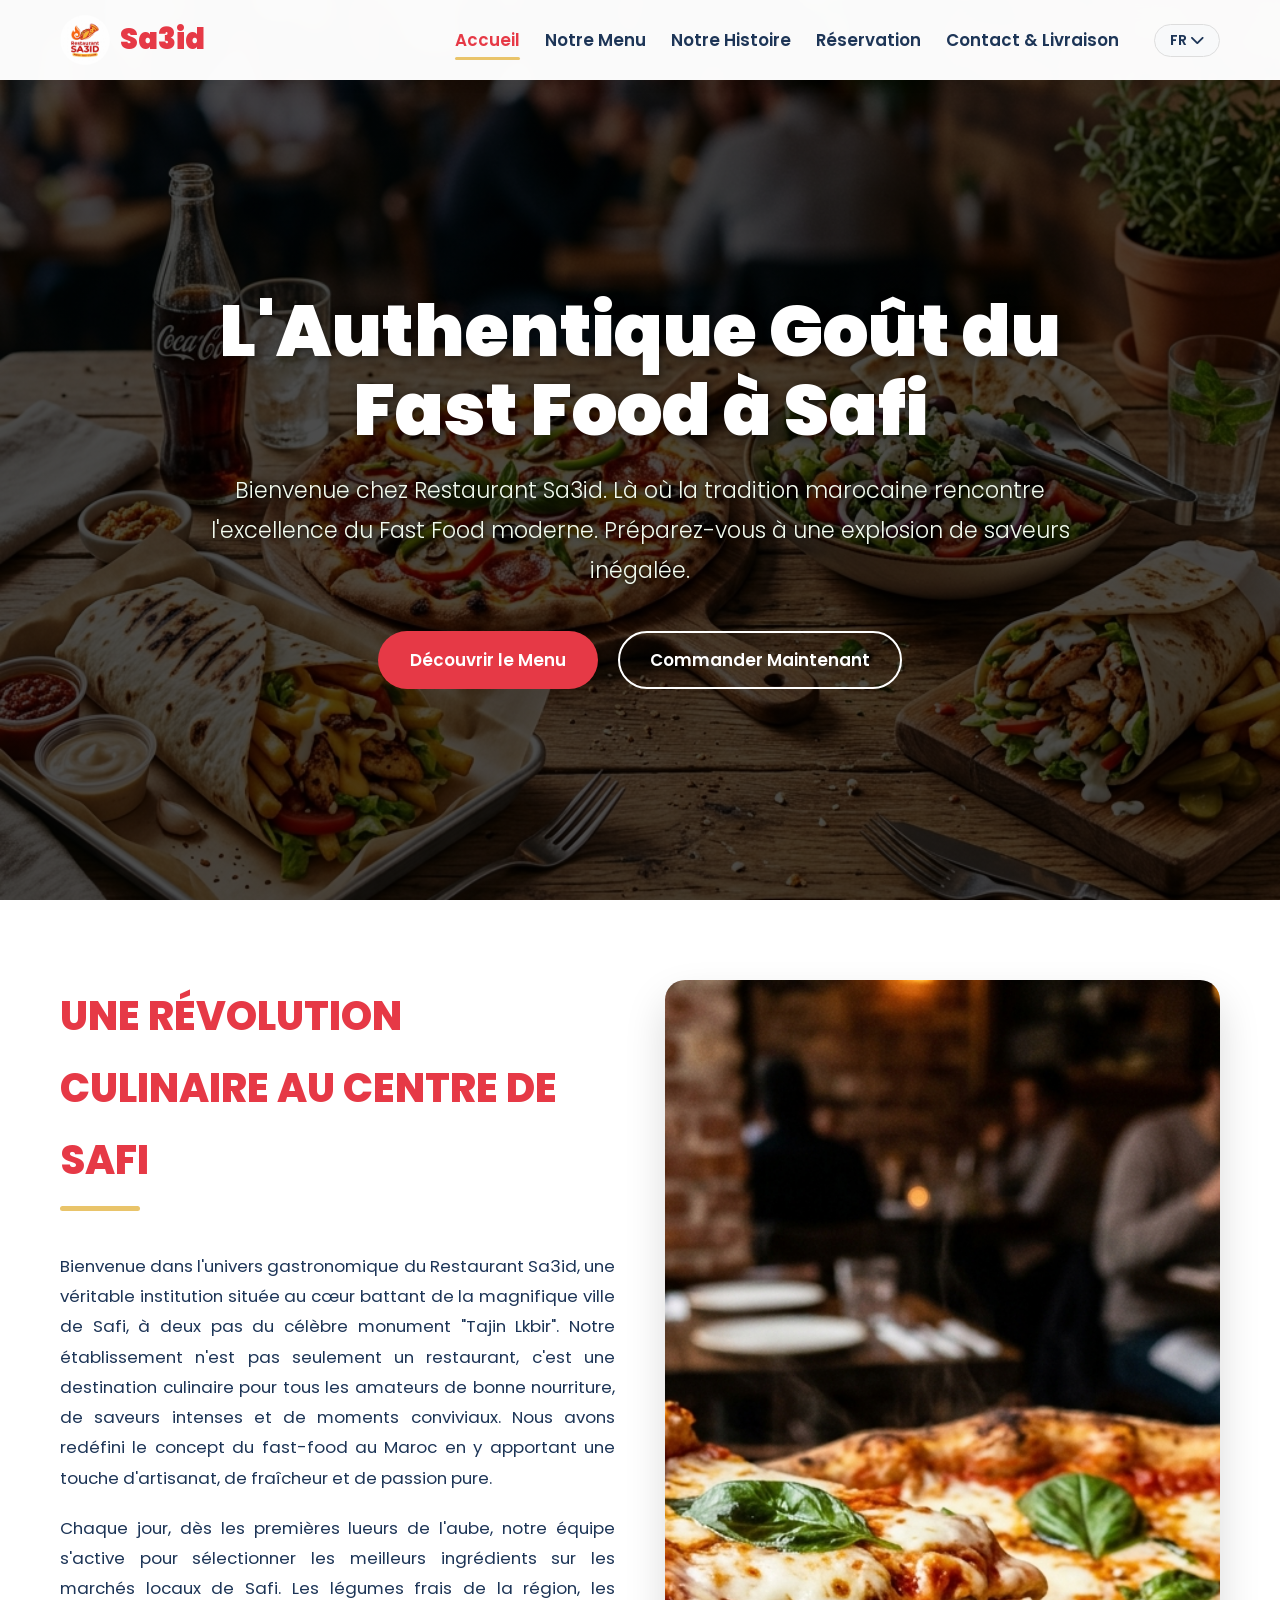
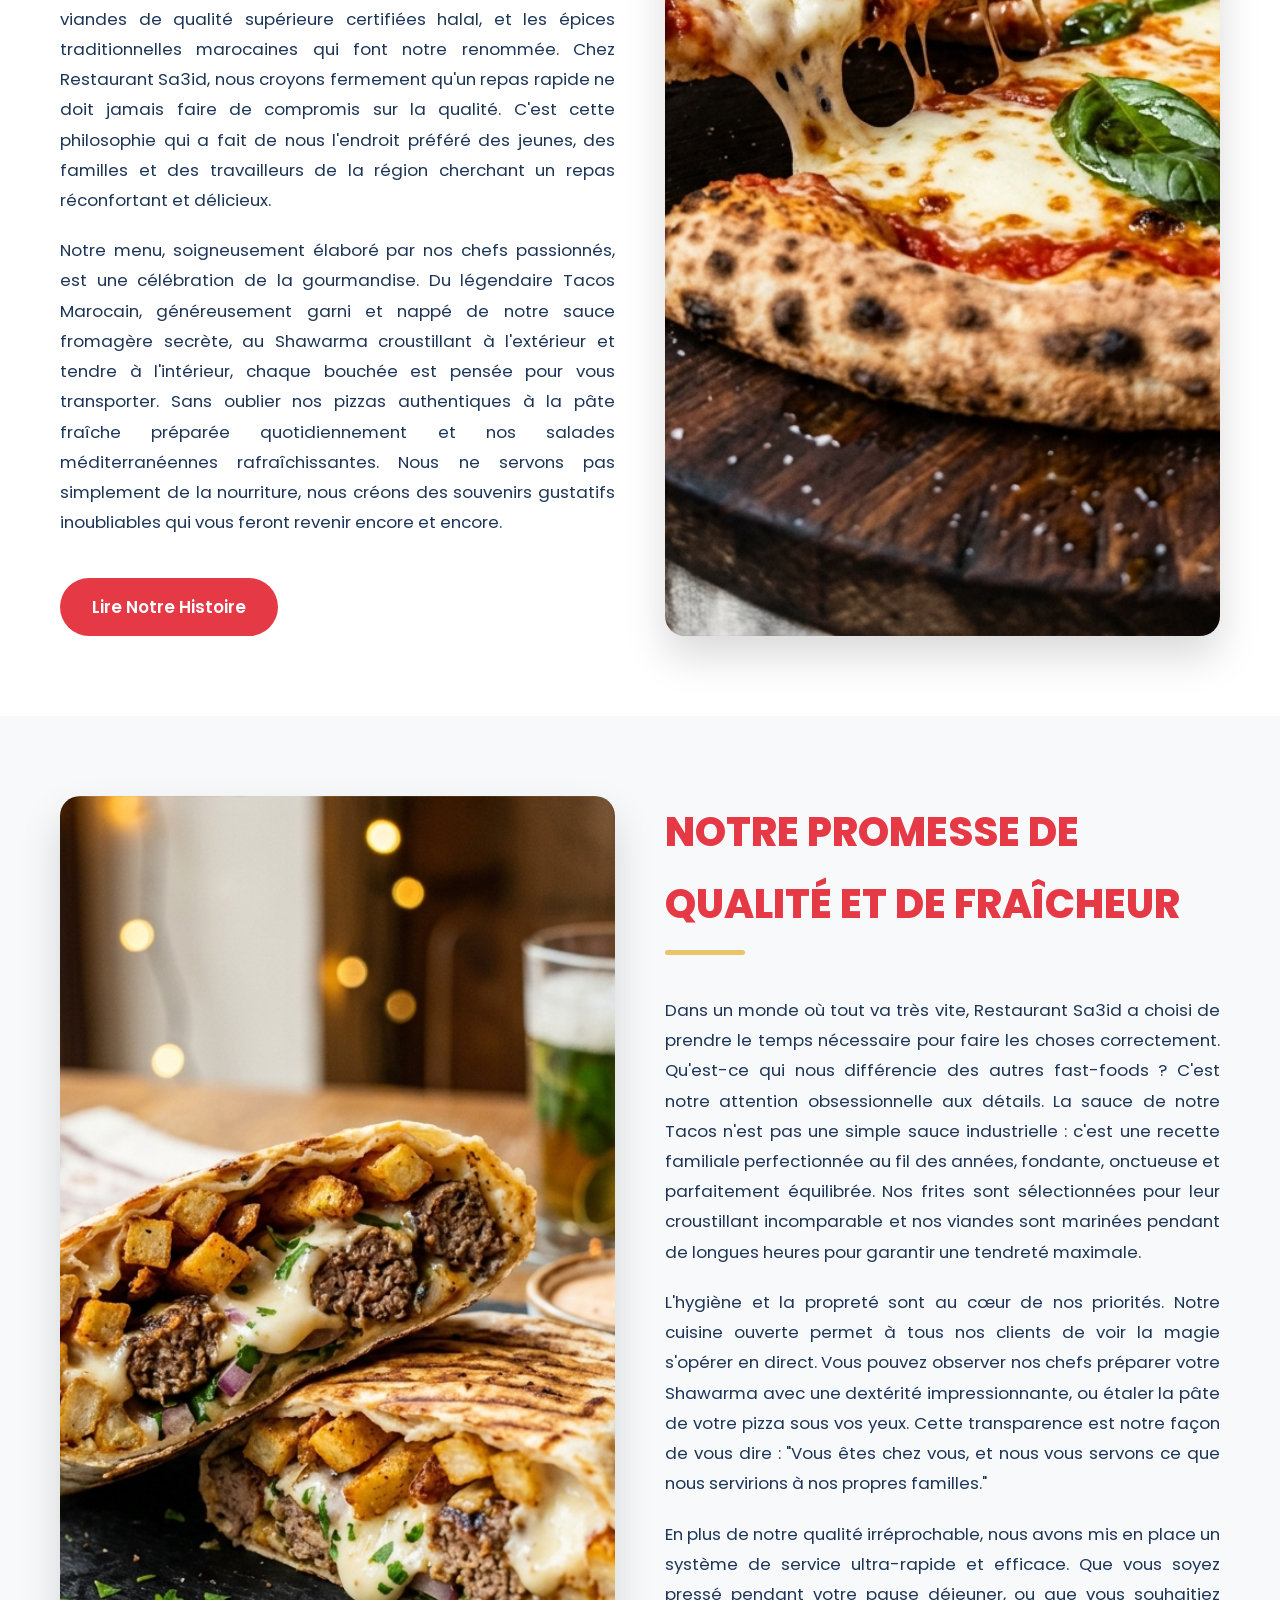
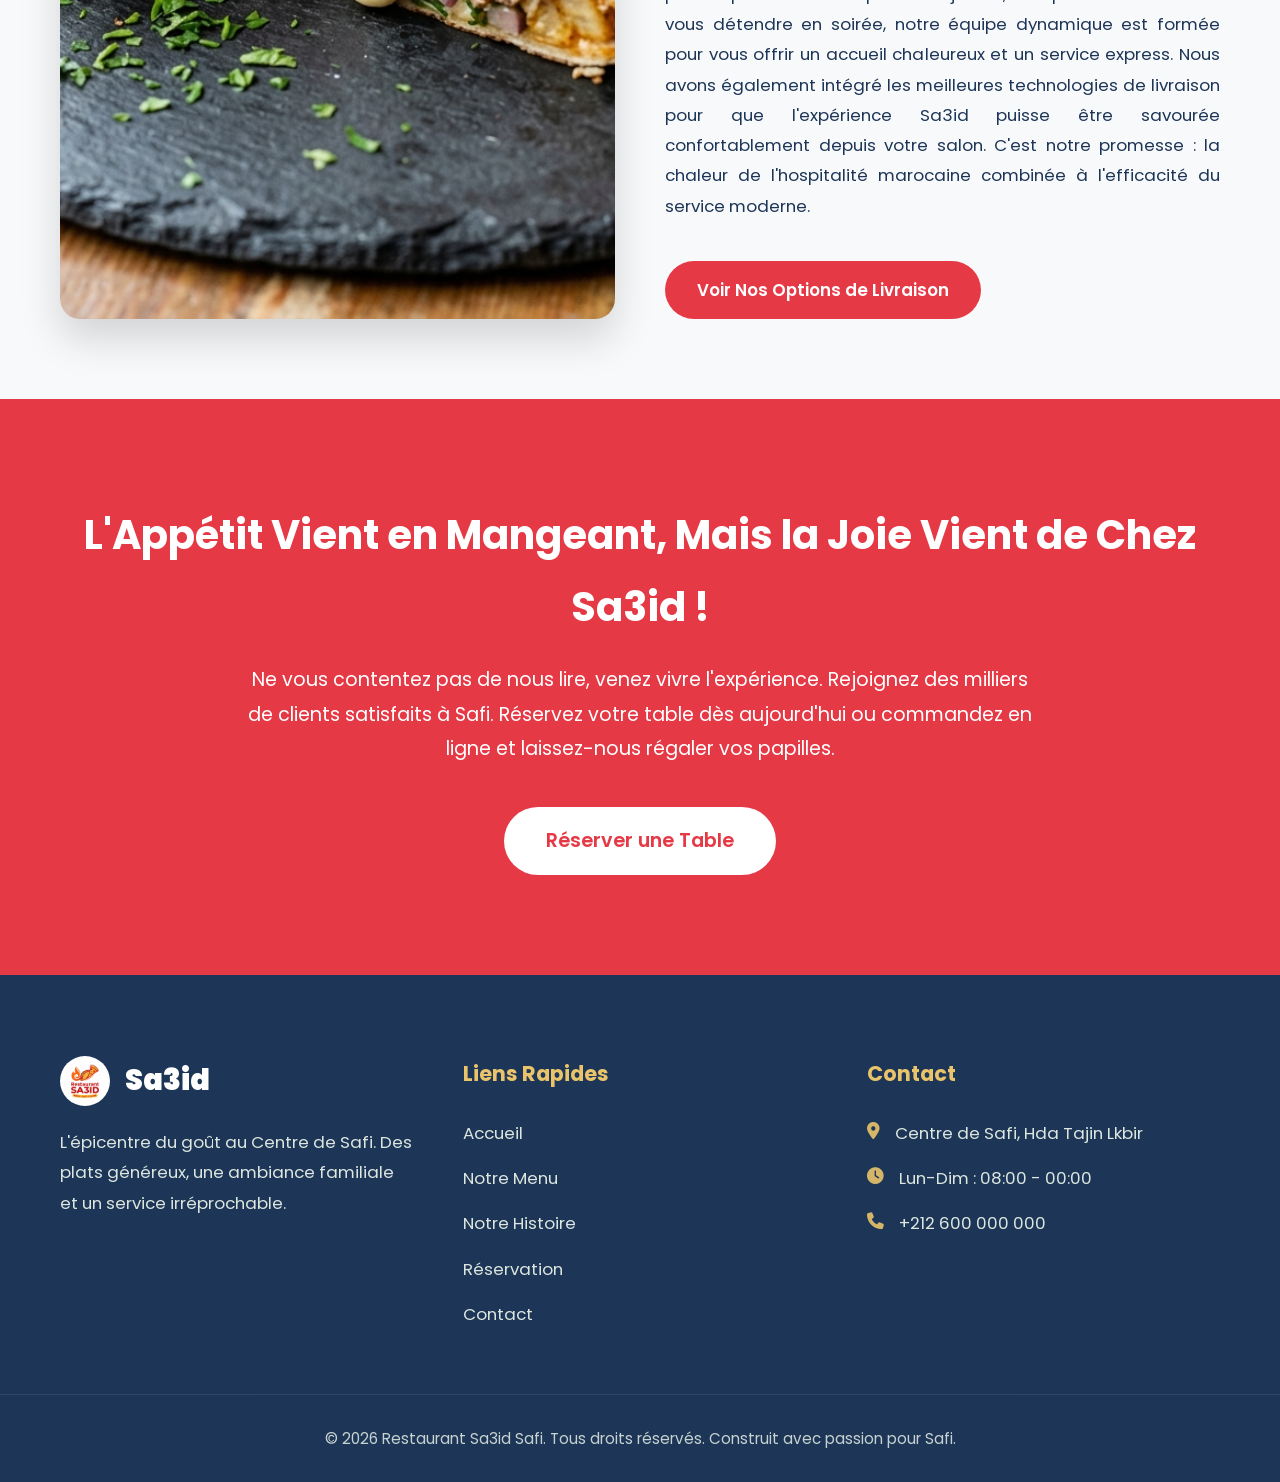
==== index.html @ 067b89a0 "Initial commit: Restaurant Sa3id 5-page website" ====
<!DOCTYPE html>
<html lang="fr">
<head>
    <meta charset="UTF-8">
    <meta name="viewport" content="width=device-width, initial-scale=1.0">
    <title>Restaurant Sa3id - L'Épicentre du Fast Food à Safi</title>
    <meta name="description" content="Découvrez Restaurant Sa3id au centre de Safi. Une expérience culinaire unique avec nos Tacos, Shawarmas, Pizzas et Salades.">
    <link rel="stylesheet" href="styles.css">
    <link href="https://fonts.googleapis.com/css2?family=Poppins:wght@300;400;600;800;900&display=swap" rel="stylesheet">
    <link rel="stylesheet" href="https://cdnjs.cloudflare.com/ajax/libs/font-awesome/6.4.0/css/all.min.css">
</head>
<body>
    <!-- Navbar -->
    <header>
        <div class="container navbar">
            <a href="index.html" class="logo">
                <img src="assets/logo.png" alt="Restaurant Sa3id Logo">
                <span>Sa3id</span>
            </a>
            <nav id="nav-links">
                <a href="index.html" class="active-link">Accueil</a>
                <a href="menu.html">Notre Menu</a>
                <a href="about.html">Notre Histoire</a>
                <a href="reservation.html">Réservation</a>
                <a href="contact.html">Contact & Livraison</a>
                <div class="lang-selector">
                    <button>FR <i class="fas fa-chevron-down"></i></button>
                    <div class="lang-dropdown">
                        <a href="#" class="lang-btn" data-lang="EN">EN</a>
                        <a href="#" class="lang-btn" data-lang="AR">AR</a>
                        <a href="#" class="lang-btn" data-lang="ES">ES</a>
                    </div>
                </div>
            </nav>
            <div class="menu-btn" id="menu-btn">
                <i class="fas fa-bars"></i>
            </div>
        </div>
    </header>

    <!-- Hero Section -->
    <section class="hero" style="background-image: linear-gradient(rgba(0,0,0,0.7), rgba(0,0,0,0.7)), url('assets/hero.png');">
        <div class="hero-content">
            <h1>L'Authentique Goût du Fast Food à Safi</h1>
            <p class="hero-subtitle">Bienvenue chez Restaurant Sa3id. Là où la tradition marocaine rencontre l'excellence du Fast Food moderne. Préparez-vous à une explosion de saveurs inégalée.</p>
            <div class="hero-buttons">
                <a href="menu.html" class="btn btn-primary">Découvrir le Menu</a>
                <a href="contact.html" class="btn btn-outline">Commander Maintenant</a>
            </div>
        </div>
    </section>

    <!-- Content Section 1 -->
    <section class="section">
        <div class="container content-grid">
            <div class="content-text">
                <h2 class="section-title text-left">Une Révolution Culinaire au Centre de Safi</h2>
                <p>Bienvenue dans l'univers gastronomique du Restaurant Sa3id, une véritable institution située au cœur battant de la magnifique ville de Safi, à deux pas du célèbre monument "Tajin Lkbir". Notre établissement n'est pas seulement un restaurant, c'est une destination culinaire pour tous les amateurs de bonne nourriture, de saveurs intenses et de moments conviviaux. Nous avons redéfini le concept du fast-food au Maroc en y apportant une touche d'artisanat, de fraîcheur et de passion pure.</p>
                
                <p>Chaque jour, dès les premières lueurs de l'aube, notre équipe s'active pour sélectionner les meilleurs ingrédients sur les marchés locaux de Safi. Les légumes frais de la région, les viandes de qualité supérieure certifiées halal, et les épices traditionnelles marocaines qui font notre renommée. Chez Restaurant Sa3id, nous croyons fermement qu'un repas rapide ne doit jamais faire de compromis sur la qualité. C'est cette philosophie qui a fait de nous l'endroit préféré des jeunes, des familles et des travailleurs de la région cherchant un repas réconfortant et délicieux.</p>

                <p>Notre menu, soigneusement élaboré par nos chefs passionnés, est une célébration de la gourmandise. Du légendaire Tacos Marocain, généreusement garni et nappé de notre sauce fromagère secrète, au Shawarma croustillant à l'extérieur et tendre à l'intérieur, chaque bouchée est pensée pour vous transporter. Sans oublier nos pizzas authentiques à la pâte fraîche préparée quotidiennement et nos salades méditerranéennes rafraîchissantes. Nous ne servons pas simplement de la nourriture, nous créons des souvenirs gustatifs inoubliables qui vous feront revenir encore et encore.</p>
                <a href="about.html" class="btn btn-primary mt-20">Lire Notre Histoire</a>
            </div>
            <div class="content-image" style="background-image: url('assets/pizza.png');"></div>
        </div>
    </section>

    <!-- Content Section 2 -->
    <section class="section bg-light">
        <div class="container content-grid reverse">
            <div class="content-text">
                <h2 class="section-title text-left">Notre Promesse de Qualité et de Fraîcheur</h2>
                <p>Dans un monde où tout va très vite, Restaurant Sa3id a choisi de prendre le temps nécessaire pour faire les choses correctement. Qu'est-ce qui nous différencie des autres fast-foods ? C'est notre attention obsessionnelle aux détails. La sauce de notre Tacos n'est pas une simple sauce industrielle : c'est une recette familiale perfectionnée au fil des années, fondante, onctueuse et parfaitement équilibrée. Nos frites sont sélectionnées pour leur croustillant incomparable et nos viandes sont marinées pendant de longues heures pour garantir une tendreté maximale.</p>
                
                <p>L'hygiène et la propreté sont au cœur de nos priorités. Notre cuisine ouverte permet à tous nos clients de voir la magie s'opérer en direct. Vous pouvez observer nos chefs préparer votre Shawarma avec une dextérité impressionnante, ou étaler la pâte de votre pizza sous vos yeux. Cette transparence est notre façon de vous dire : "Vous êtes chez vous, et nous vous servons ce que nous servirions à nos propres familles."</p>

                <p>En plus de notre qualité irréprochable, nous avons mis en place un système de service ultra-rapide et efficace. Que vous soyez pressé pendant votre pause déjeuner, ou que vous souhaitiez vous détendre en soirée, notre équipe dynamique est formée pour vous offrir un accueil chaleureux et un service express. Nous avons également intégré les meilleures technologies de livraison pour que l'expérience Sa3id puisse être savourée confortablement depuis votre salon. C'est notre promesse : la chaleur de l'hospitalité marocaine combinée à l'efficacité du service moderne.</p>
                <a href="contact.html" class="btn btn-primary mt-20">Voir Nos Options de Livraison</a>
            </div>
            <div class="content-image" style="background-image: url('assets/tacos.png');"></div>
        </div>
    </section>

    <!-- Call to Action -->
    <section class="section cta-section text-center">
        <div class="container">
            <h2 style="font-size: 2.5rem; margin-bottom: 20px;">L'Appétit Vient en Mangeant, Mais la Joie Vient de Chez Sa3id !</h2>
            <p style="font-size: 1.2rem; margin-bottom: 40px; max-width: 800px; margin-left: auto; margin-right: auto;">Ne vous contentez pas de nous lire, venez vivre l'expérience. Rejoignez des milliers de clients satisfaits à Safi. Réservez votre table dès aujourd'hui ou commandez en ligne et laissez-nous régaler vos papilles.</p>
            <a href="reservation.html" class="btn btn-primary" style="font-size: 1.2rem; padding: 15px 40px;">Réserver une Table</a>
        </div>
    </section>

    <!-- Footer -->
    <footer>
        <div class="container footer-grid">
            <div class="footer-col">
                <div class="logo-footer">
                    <img src="assets/logo.png" alt="Restaurant Sa3id Logo">
                    <span>Sa3id</span>
                </div>
                <p>L'épicentre du goût au Centre de Safi. Des plats généreux, une ambiance familiale et un service irréprochable.</p>
            </div>
            <div class="footer-col">
                <h4>Liens Rapides</h4>
                <ul class="footer-links">
                    <li><a href="index.html">Accueil</a></li>
                    <li><a href="menu.html">Notre Menu</a></li>
                    <li><a href="about.html">Notre Histoire</a></li>
                    <li><a href="reservation.html">Réservation</a></li>
                    <li><a href="contact.html">Contact</a></li>
                </ul>
            </div>
            <div class="footer-col">
                <h4>Contact</h4>
                <p><i class="fas fa-map-marker-alt"></i> Centre de Safi, Hda Tajin Lkbir</p>
                <p><i class="fas fa-clock"></i> Lun-Dim : 08:00 - 00:00</p>
                <p><i class="fas fa-phone"></i> +212 600 000 000</p>
            </div>
        </div>
        <div class="copyright">
            &copy; 2026 Restaurant Sa3id Safi. Tous droits réservés. Construit avec passion pour Safi.
        </div>
    </footer>

    <script src="script.js"></script>
</body>
</html>
---- styles.css ----
/* Reset & Core Styles */
* {
    margin: 0;
    padding: 0;
    box-sizing: border-box;
}

:root {
    --primary-color: #E63946; /* Vibrant Red */
    --secondary-color: #F4A261; /* Orange */
    --accent-color: #E9C46A; /* Warm Yellow */
    --text-dark: #1D3557;
    --text-light: #F1FAEE;
    --bg-light: #F8F9FA;
    --white: #ffffff;
    --transition: all 0.3s ease;
}

body {
    font-family: 'Poppins', sans-serif;
    line-height: 1.8; /* Increased line height for readability */
    color: var(--text-dark);
    background-color: var(--white);
    overflow-x: hidden;
    font-size: 1.05rem;
}

a {
    text-decoration: none;
    color: inherit;
    transition: var(--transition);
}

.container {
    max-width: 1200px;
    margin: 0 auto;
    padding: 0 20px;
}

.section {
    padding: 80px 0;
}

.section-title {
    text-align: center;
    font-size: 2.5rem;
    font-weight: 800;
    margin-bottom: 40px;
    color: var(--primary-color);
    text-transform: uppercase;
    position: relative;
}

.section-title.text-left {
    text-align: left;
}
.section-title.text-left::after {
    margin: 10px 0 0;
}

.section-title::after {
    content: '';
    display: block;
    width: 80px;
    height: 5px;
    background-color: var(--accent-color);
    margin: 10px auto 0;
    border-radius: 3px;
}

.bg-light {
    background-color: var(--bg-light);
}

.text-center {
    text-align: center;
}

.hidden {
    display: none;
}

.text-success {
    color: #2a9d8f;
    font-weight: 600;
    margin-top: 20px;
    text-align: center;
}

.mb-50 { margin-bottom: 50px; }
.mt-50 { margin-top: 50px; }
.mt-20 { margin-top: 20px; }
.text-primary { color: var(--primary-color); }

/* Buttons */
.btn {
    display: inline-block;
    padding: 12px 30px;
    border-radius: 50px;
    font-weight: 600;
    cursor: pointer;
    transition: var(--transition);
    border: 2px solid transparent;
}

.btn-primary {
    background-color: var(--primary-color);
    color: var(--white);
}

.btn-primary:hover {
    background-color: #c92a36;
    transform: translateY(-3px);
    box-shadow: 0 10px 20px rgba(230, 57, 70, 0.3);
}

.btn-outline {
    background-color: transparent;
    color: var(--white);
    border-color: var(--white);
}

.btn-outline:hover {
    background-color: var(--white);
    color: var(--text-dark);
    transform: translateY(-3px);
}

.btn-block {
    display: block;
    width: 100%;
}

/* Navbar */
header {
    background-color: rgba(255, 255, 255, 0.98);
    backdrop-filter: blur(10px);
    position: fixed;
    width: 100%;
    top: 0;
    z-index: 1000;
    box-shadow: 0 2px 15px rgba(0,0,0,0.05);
}

.navbar {
    display: flex;
    justify-content: space-between;
    align-items: center;
    height: 80px;
}

.logo {
    display: flex;
    align-items: center;
    gap: 10px;
    font-size: 1.8rem;
    font-weight: 900;
    color: var(--primary-color);
}

.logo img {
    height: 50px;
    width: auto;
    border-radius: 50%;
}

nav {
    display: flex;
    gap: 25px;
    align-items: center;
}

nav a {
    font-weight: 600;
    color: var(--text-dark);
    position: relative;
}

nav a:hover, nav a.active-link {
    color: var(--primary-color);
}

nav a.active-link::after {
    content: '';
    position: absolute;
    bottom: -5px;
    left: 0;
    width: 100%;
    height: 3px;
    background-color: var(--accent-color);
    border-radius: 2px;
}

.menu-btn {
    display: none;
    font-size: 1.8rem;
    cursor: pointer;
    color: var(--primary-color);
}

/* Language Selector */
.lang-selector {
    position: relative;
    margin-left: 10px;
}

.lang-selector button {
    background: var(--bg-light);
    border: 1px solid #ddd;
    border-radius: 20px;
    padding: 5px 15px;
    font-family: inherit;
    font-weight: 600;
    cursor: pointer;
    font-size: 0.9rem;
    color: var(--text-dark);
    transition: var(--transition);
}
.lang-selector button:hover {
    background: #e9ecef;
}

.lang-dropdown {
    position: absolute;
    top: 130%;
    right: 0;
    background: var(--white);
    box-shadow: 0 5px 25px rgba(0,0,0,0.1);
    border-radius: 8px;
    flex-direction: column;
    min-width: 80px;
    display: none;
    overflow: hidden;
}

.lang-selector:hover .lang-dropdown {
    display: flex;
}

.lang-dropdown a {
    padding: 12px 15px;
    text-align: center;
    font-weight: 600;
    border-bottom: 1px solid #eee;
}
.lang-dropdown a:last-child { border-bottom: none; }
.lang-dropdown a:hover {
    background: var(--bg-light);
    color: var(--primary-color);
}

/* Page Header & Hero */
.hero, .page-header {
    background-size: cover;
    background-position: center;
    background-attachment: fixed;
    display: flex;
    align-items: center;
    justify-content: center;
    text-align: center;
    color: var(--text-light);
    padding-top: 80px; /* Offset for navbar */
}

.hero { height: 100vh; }
.page-header { height: 50vh; min-height: 400px; }

.hero-content, .page-header .container {
    max-width: 900px;
    padding: 0 20px;
}

.hero h1 {
    font-size: 4.5rem;
    font-weight: 900;
    margin-bottom: 20px;
    text-shadow: 2px 2px 10px rgba(0,0,0,0.5);
    color: var(--white);
    line-height: 1.1;
}

.page-header h1 {
    font-size: 3.5rem;
    font-weight: 900;
    margin-bottom: 20px;
    color: var(--accent-color);
}

.hero p.hero-subtitle, .page-header p {
    font-size: 1.4rem;
    margin-bottom: 40px;
    text-shadow: 1px 1px 5px rgba(0,0,0,0.8);
    font-weight: 300;
}

.hero-buttons {
    display: flex;
    gap: 20px;
    justify-content: center;
}

/* Content Layouts */
.content-grid {
    display: grid;
    grid-template-columns: 1fr 1fr;
    gap: 50px;
    align-items: center;
}
.content-grid.reverse {
    direction: rtl;
}
.content-grid.reverse > * {
    direction: ltr;
}

.content-text p {
    margin-bottom: 20px;
    text-align: justify;
}

.content-image {
    width: 100%;
    height: 100%;
    min-height: 450px;
    background-size: cover;
    background-position: center;
    border-radius: 20px;
    box-shadow: 0 20px 40px rgba(0,0,0,0.15);
}

.long-text-block {
    max-width: 900px;
    margin: 0 auto;
}
.long-text-block p {
    margin-bottom: 25px;
    font-size: 1.1rem;
    text-align: justify;
}

/* Delivery Section */
.delivery-options {
    display: flex;
    justify-content: center;
    align-items: center;
    gap: 30px;
    margin-top: 40px;
    flex-wrap: wrap;
}

.delivery-btn {
    display: flex;
    align-items: center;
    justify-content: center;
    background: var(--white);
    padding: 15px 30px;
    border-radius: 15px;
    box-shadow: 0 5px 20px rgba(0,0,0,0.08);
    transition: var(--transition);
    border: 2px solid transparent;
}

.delivery-btn:hover {
    transform: translateY(-8px);
    box-shadow: 0 15px 30px rgba(0,0,0,0.15);
    border-color: var(--primary-color);
}

.delivery-btn.whatsapp {
    background-color: #25D366;
    color: var(--white);
    font-size: 1.2rem;
    font-weight: 700;
    gap: 10px;
    border-color: #25D366;
}
.delivery-btn.whatsapp:hover {
    background-color: #20BA56;
    color: white;
}

/* CTA Section */
.cta-section {
    background-color: var(--primary-color);
    color: var(--white);
    padding: 100px 0;
}
.cta-section .btn-primary {
    background-color: var(--white);
    color: var(--primary-color);
}
.cta-section .btn-primary:hover {
    background-color: var(--accent-color);
    color: var(--text-dark);
}

/* Footer */
footer {
    background-color: var(--text-dark);
    color: var(--text-light);
    padding: 80px 0 30px;
}

.footer-grid {
    display: grid;
    grid-template-columns: repeat(auto-fit, minmax(250px, 1fr));
    gap: 50px;
    margin-bottom: 50px;
}

.logo-footer {
    display: flex;
    align-items: center;
    gap: 15px;
    font-size: 1.8rem;
    font-weight: 900;
    color: var(--white);
    margin-bottom: 20px;
}

.logo-footer img {
    height: 50px;
    border-radius: 50%;
}

.footer-col h4 {
    color: var(--accent-color);
    margin-bottom: 25px;
    font-size: 1.3rem;
    font-weight: 700;
}

.footer-col p {
    margin-bottom: 15px;
    display: flex;
    align-items: flex-start;
    gap: 15px;
    opacity: 0.9;
}
.footer-col p i { margin-top: 5px; color: var(--accent-color); }

.footer-links {
    list-style: none;
}
.footer-links li {
    margin-bottom: 15px;
}
.footer-links a {
    opacity: 0.9;
}
.footer-links a:hover {
    opacity: 1;
    color: var(--primary-color);
    padding-left: 5px;
}

.copyright {
    text-align: center;
    padding-top: 30px;
    border-top: 1px solid rgba(255,255,255,0.1);
    font-size: 0.95rem;
    opacity: 0.8;
}

/* Responsive */
@media (max-width: 992px) {
    .content-grid {
        grid-template-columns: 1fr;
        gap: 40px;
    }
    .content-grid.reverse {
        direction: ltr;
    }
    .content-image {
        min-height: 300px;
    }
}

@media (max-width: 768px) {
    .menu-btn {
        display: block;
    }

    nav {
        display: none; 
        flex-direction: column;
        position: absolute;
        top: 80px;
        left: 0;
        width: 100%;
        background: var(--white);
        padding: 30px;
        box-shadow: 0 10px 20px rgba(0,0,0,0.1);
        gap: 20px;
    }

    nav.active {
        display: flex;
    }

    .hero h1 { font-size: 3rem; }
    .page-header h1 { font-size: 2.5rem; }
    .hero-buttons { flex-direction: column; }
    
    .delivery-options { flex-direction: column; }
    .delivery-btn { width: 100%; }
}
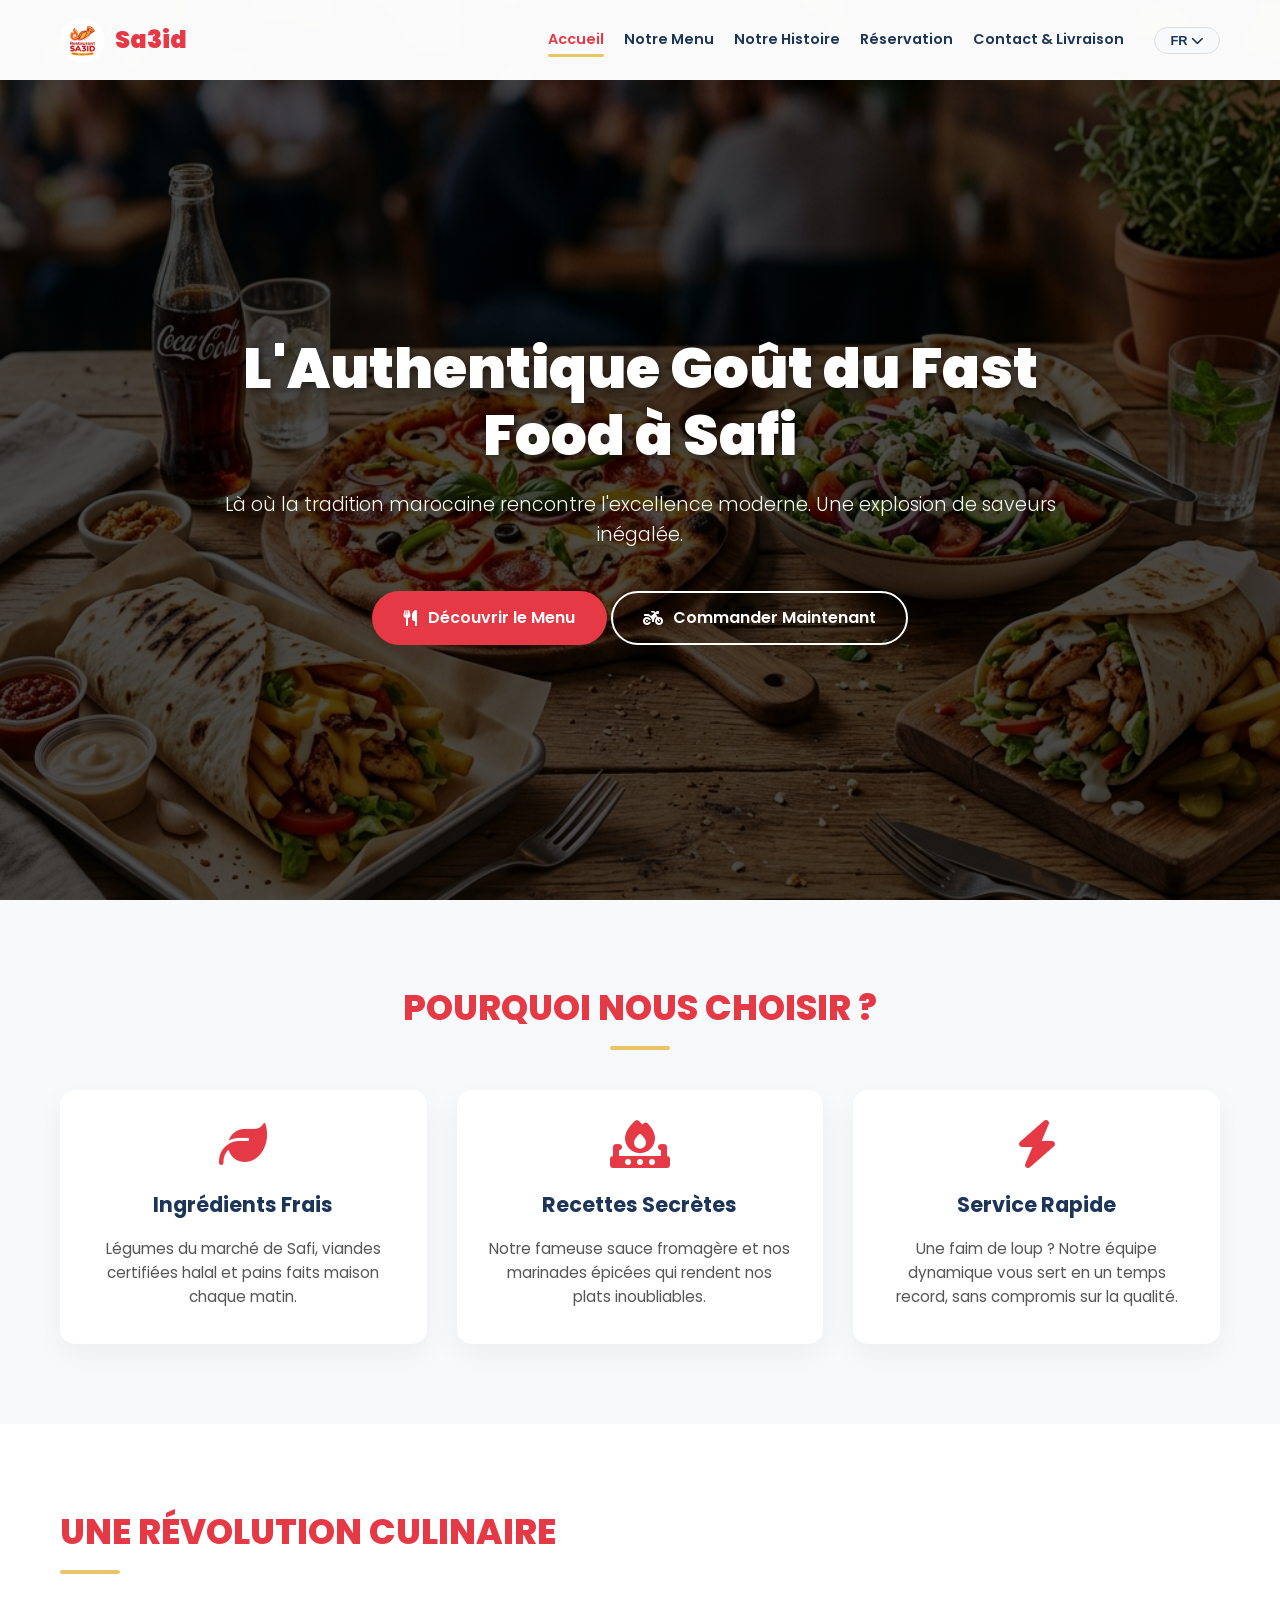
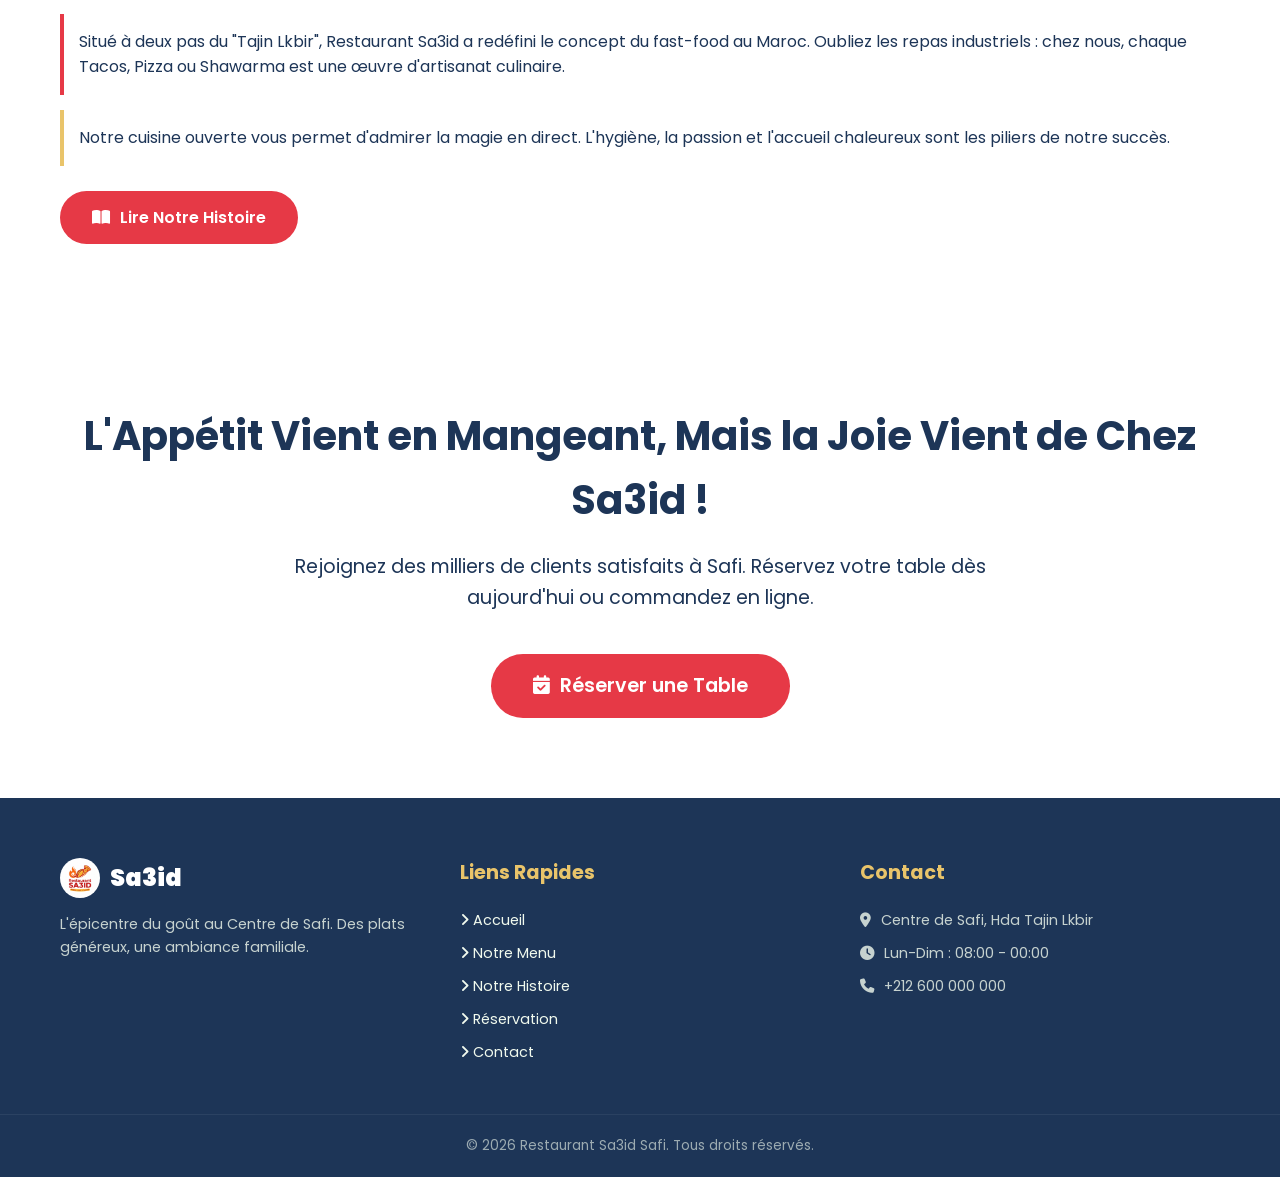
==== commit bf09db72: "UI Redesign: Added scroll animations, FontAwesome icons, grid layouts, and timelines to improve read" ====
--- a/index.html
+++ b/index.html
@@ -40,75 +40,87 @@
 
     <!-- Hero Section -->
     <section class="hero" style="background-image: linear-gradient(rgba(0,0,0,0.7), rgba(0,0,0,0.7)), url('assets/hero.png');">
-        <div class="hero-content">
+        <div class="hero-content animate-on-scroll">
             <h1>L'Authentique Goût du Fast Food à Safi</h1>
-            <p class="hero-subtitle">Bienvenue chez Restaurant Sa3id. Là où la tradition marocaine rencontre l'excellence du Fast Food moderne. Préparez-vous à une explosion de saveurs inégalée.</p>
+            <p class="hero-subtitle">Là où la tradition marocaine rencontre l'excellence moderne. Une explosion de saveurs inégalée.</p>
             <div class="hero-buttons">
-                <a href="menu.html" class="btn btn-primary">Découvrir le Menu</a>
-                <a href="contact.html" class="btn btn-outline">Commander Maintenant</a>
+                <a href="menu.html" class="btn btn-primary"><i class="fas fa-utensils"></i> Découvrir le Menu</a>
+                <a href="contact.html" class="btn btn-outline"><i class="fas fa-motorcycle"></i> Commander Maintenant</a>
             </div>
         </div>
     </section>
 
-    <!-- Content Section 1 -->
-    <section class="section">
-        <div class="container content-grid">
-            <div class="content-text">
-                <h2 class="section-title text-left">Une Révolution Culinaire au Centre de Safi</h2>
-                <p>Bienvenue dans l'univers gastronomique du Restaurant Sa3id, une véritable institution située au cœur battant de la magnifique ville de Safi, à deux pas du célèbre monument "Tajin Lkbir". Notre établissement n'est pas seulement un restaurant, c'est une destination culinaire pour tous les amateurs de bonne nourriture, de saveurs intenses et de moments conviviaux. Nous avons redéfini le concept du fast-food au Maroc en y apportant une touche d'artisanat, de fraîcheur et de passion pure.</p>
+    <!-- Features Section (Replaces long text) -->
+    <section class="section bg-light">
+        <div class="container">
+            <h2 class="section-title animate-on-scroll">Pourquoi Nous Choisir ?</h2>
+            
+            <div class="features-grid">
+                <div class="feature-card animate-on-scroll delay-1">
+                    <i class="fas fa-leaf feature-icon"></i>
+                    <h3>Ingrédients Frais</h3>
+                    <p>Légumes du marché de Safi, viandes certifiées halal et pains faits maison chaque matin.</p>
+                </div>
                 
-                <p>Chaque jour, dès les premières lueurs de l'aube, notre équipe s'active pour sélectionner les meilleurs ingrédients sur les marchés locaux de Safi. Les légumes frais de la région, les viandes de qualité supérieure certifiées halal, et les épices traditionnelles marocaines qui font notre renommée. Chez Restaurant Sa3id, nous croyons fermement qu'un repas rapide ne doit jamais faire de compromis sur la qualité. C'est cette philosophie qui a fait de nous l'endroit préféré des jeunes, des familles et des travailleurs de la région cherchant un repas réconfortant et délicieux.</p>
-
-                <p>Notre menu, soigneusement élaboré par nos chefs passionnés, est une célébration de la gourmandise. Du légendaire Tacos Marocain, généreusement garni et nappé de notre sauce fromagère secrète, au Shawarma croustillant à l'extérieur et tendre à l'intérieur, chaque bouchée est pensée pour vous transporter. Sans oublier nos pizzas authentiques à la pâte fraîche préparée quotidiennement et nos salades méditerranéennes rafraîchissantes. Nous ne servons pas simplement de la nourriture, nous créons des souvenirs gustatifs inoubliables qui vous feront revenir encore et encore.</p>
-                <a href="about.html" class="btn btn-primary mt-20">Lire Notre Histoire</a>
+                <div class="feature-card animate-on-scroll delay-2">
+                    <i class="fas fa-fire-burner feature-icon"></i>
+                    <h3>Recettes Secrètes</h3>
+                    <p>Notre fameuse sauce fromagère et nos marinades épicées qui rendent nos plats inoubliables.</p>
+                </div>
+                
+                <div class="feature-card animate-on-scroll delay-3">
+                    <i class="fas fa-bolt feature-icon"></i>
+                    <h3>Service Rapide</h3>
+                    <p>Une faim de loup ? Notre équipe dynamique vous sert en un temps record, sans compromis sur la qualité.</p>
+                </div>
             </div>
-            <div class="content-image" style="background-image: url('assets/pizza.png');"></div>
         </div>
     </section>
 
-    <!-- Content Section 2 -->
-    <section class="section bg-light">
-        <div class="container content-grid reverse">
-            <div class="content-text">
-                <h2 class="section-title text-left">Notre Promesse de Qualité et de Fraîcheur</h2>
-                <p>Dans un monde où tout va très vite, Restaurant Sa3id a choisi de prendre le temps nécessaire pour faire les choses correctement. Qu'est-ce qui nous différencie des autres fast-foods ? C'est notre attention obsessionnelle aux détails. La sauce de notre Tacos n'est pas une simple sauce industrielle : c'est une recette familiale perfectionnée au fil des années, fondante, onctueuse et parfaitement équilibrée. Nos frites sont sélectionnées pour leur croustillant incomparable et nos viandes sont marinées pendant de longues heures pour garantir une tendreté maximale.</p>
-                
-                <p>L'hygiène et la propreté sont au cœur de nos priorités. Notre cuisine ouverte permet à tous nos clients de voir la magie s'opérer en direct. Vous pouvez observer nos chefs préparer votre Shawarma avec une dextérité impressionnante, ou étaler la pâte de votre pizza sous vos yeux. Cette transparence est notre façon de vous dire : "Vous êtes chez vous, et nous vous servons ce que nous servirions à nos propres familles."</p>
-
-                <p>En plus de notre qualité irréprochable, nous avons mis en place un système de service ultra-rapide et efficace. Que vous soyez pressé pendant votre pause déjeuner, ou que vous souhaitiez vous détendre en soirée, notre équipe dynamique est formée pour vous offrir un accueil chaleureux et un service express. Nous avons également intégré les meilleures technologies de livraison pour que l'expérience Sa3id puisse être savourée confortablement depuis votre salon. C'est notre promesse : la chaleur de l'hospitalité marocaine combinée à l'efficacité du service moderne.</p>
-                <a href="contact.html" class="btn btn-primary mt-20">Voir Nos Options de Livraison</a>
+    <!-- Highlight Section -->
+    <section class="section">
+        <div class="container content-grid">
+            <div class="content-text animate-on-scroll">
+                <h2 class="section-title text-left">Une Révolution Culinaire</h2>
+                <div class="horizontal-card" style="padding: 15px; margin-bottom: 15px; box-shadow: none; border-left: 4px solid var(--primary-color); border-radius: 0;">
+                    <p>Situé à deux pas du "Tajin Lkbir", Restaurant Sa3id a redéfini le concept du fast-food au Maroc. Oubliez les repas industriels : chez nous, chaque Tacos, Pizza ou Shawarma est une œuvre d'artisanat culinaire.</p>
+                </div>
+                <div class="horizontal-card" style="padding: 15px; margin-bottom: 25px; box-shadow: none; border-left: 4px solid var(--accent-color); border-radius: 0;">
+                    <p>Notre cuisine ouverte vous permet d'admirer la magie en direct. L'hygiène, la passion et l'accueil chaleureux sont les piliers de notre succès.</p>
+                </div>
+                <a href="about.html" class="btn btn-primary"><i class="fas fa-book-open"></i> Lire Notre Histoire</a>
             </div>
-            <div class="content-image" style="background-image: url('assets/tacos.png');"></div>
+            <div class="content-image animate-on-scroll delay-2" style="background-image: url('assets/pizza.png');"></div>
         </div>
     </section>
 
     <!-- Call to Action -->
     <section class="section cta-section text-center">
-        <div class="container">
+        <div class="container animate-on-scroll">
             <h2 style="font-size: 2.5rem; margin-bottom: 20px;">L'Appétit Vient en Mangeant, Mais la Joie Vient de Chez Sa3id !</h2>
-            <p style="font-size: 1.2rem; margin-bottom: 40px; max-width: 800px; margin-left: auto; margin-right: auto;">Ne vous contentez pas de nous lire, venez vivre l'expérience. Rejoignez des milliers de clients satisfaits à Safi. Réservez votre table dès aujourd'hui ou commandez en ligne et laissez-nous régaler vos papilles.</p>
-            <a href="reservation.html" class="btn btn-primary" style="font-size: 1.2rem; padding: 15px 40px;">Réserver une Table</a>
+            <p style="font-size: 1.2rem; margin-bottom: 40px; max-width: 800px; margin-left: auto; margin-right: auto;">Rejoignez des milliers de clients satisfaits à Safi. Réservez votre table dès aujourd'hui ou commandez en ligne.</p>
+            <a href="reservation.html" class="btn btn-primary" style="font-size: 1.2rem; padding: 15px 40px;"><i class="fas fa-calendar-check"></i> Réserver une Table</a>
         </div>
     </section>
 
     <!-- Footer -->
     <footer>
-        <div class="container footer-grid">
+        <div class="container footer-grid animate-on-scroll">
             <div class="footer-col">
                 <div class="logo-footer">
                     <img src="assets/logo.png" alt="Restaurant Sa3id Logo">
                     <span>Sa3id</span>
                 </div>
-                <p>L'épicentre du goût au Centre de Safi. Des plats généreux, une ambiance familiale et un service irréprochable.</p>
+                <p>L'épicentre du goût au Centre de Safi. Des plats généreux, une ambiance familiale.</p>
             </div>
             <div class="footer-col">
                 <h4>Liens Rapides</h4>
                 <ul class="footer-links">
-                    <li><a href="index.html">Accueil</a></li>
-                    <li><a href="menu.html">Notre Menu</a></li>
-                    <li><a href="about.html">Notre Histoire</a></li>
-                    <li><a href="reservation.html">Réservation</a></li>
-                    <li><a href="contact.html">Contact</a></li>
+                    <li><a href="index.html"><i class="fas fa-angle-right"></i> Accueil</a></li>
+                    <li><a href="menu.html"><i class="fas fa-angle-right"></i> Notre Menu</a></li>
+                    <li><a href="about.html"><i class="fas fa-angle-right"></i> Notre Histoire</a></li>
+                    <li><a href="reservation.html"><i class="fas fa-angle-right"></i> Réservation</a></li>
+                    <li><a href="contact.html"><i class="fas fa-angle-right"></i> Contact</a></li>
                 </ul>
             </div>
             <div class="footer-col">
@@ -119,7 +131,7 @@
             </div>
         </div>
         <div class="copyright">
-            &copy; 2026 Restaurant Sa3id Safi. Tous droits réservés. Construit avec passion pour Safi.
+            &copy; 2026 Restaurant Sa3id Safi. Tous droits réservés.
         </div>
     </footer>
 
--- a/styles.css
+++ b/styles.css
@@ -6,9 +6,9 @@
 }
 
 :root {
-    --primary-color: #E63946; /* Vibrant Red */
-    --secondary-color: #F4A261; /* Orange */
-    --accent-color: #E9C46A; /* Warm Yellow */
+    --primary-color: #E63946;
+    --secondary-color: #F4A261;
+    --accent-color: #E9C46A;
     --text-dark: #1D3557;
     --text-light: #F1FAEE;
     --bg-light: #F8F9FA;
@@ -18,11 +18,11 @@
 
 body {
     font-family: 'Poppins', sans-serif;
-    line-height: 1.8; /* Increased line height for readability */
+    line-height: 1.6;
     color: var(--text-dark);
     background-color: var(--white);
     overflow-x: hidden;
-    font-size: 1.05rem;
+    font-size: 1rem;
 }
 
 a {
@@ -41,60 +41,58 @@
     padding: 80px 0;
 }
 
+/* Animations Classes (Hidden initially, then animated via JS) */
+.animate-on-scroll {
+    opacity: 0;
+    transform: translateY(30px);
+    transition: opacity 0.8s ease-out, transform 0.8s ease-out;
+}
+.animate-on-scroll.is-visible {
+    opacity: 1;
+    transform: translateY(0);
+}
+.delay-1 { transition-delay: 0.1s; }
+.delay-2 { transition-delay: 0.2s; }
+.delay-3 { transition-delay: 0.3s; }
+
+/* Titles */
 .section-title {
     text-align: center;
-    font-size: 2.5rem;
+    font-size: 2.2rem;
     font-weight: 800;
     margin-bottom: 40px;
     color: var(--primary-color);
     text-transform: uppercase;
     position: relative;
 }
-
-.section-title.text-left {
-    text-align: left;
-}
-.section-title.text-left::after {
-    margin: 10px 0 0;
-}
-
 .section-title::after {
     content: '';
     display: block;
-    width: 80px;
-    height: 5px;
+    width: 60px;
+    height: 4px;
     background-color: var(--accent-color);
     margin: 10px auto 0;
-    border-radius: 3px;
-}
-
-.bg-light {
-    background-color: var(--bg-light);
-}
-
-.text-center {
-    text-align: center;
-}
-
-.hidden {
-    display: none;
-}
-
-.text-success {
-    color: #2a9d8f;
-    font-weight: 600;
-    margin-top: 20px;
-    text-align: center;
-}
-
+    border-radius: 2px;
+}
+.section-title.text-left { text-align: left; }
+.section-title.text-left::after { margin: 10px 0 0; }
+.text-center { text-align: center; }
+
+/* Utilities */
+.bg-light { background-color: var(--bg-light); }
 .mb-50 { margin-bottom: 50px; }
 .mt-50 { margin-top: 50px; }
 .mt-20 { margin-top: 20px; }
 .text-primary { color: var(--primary-color); }
+.hidden { display: none; }
+.text-success { color: #2a9d8f; font-weight: 600; text-align: center; }
 
 /* Buttons */
 .btn {
-    display: inline-block;
+    display: inline-flex;
+    align-items: center;
+    justify-content: center;
+    gap: 10px;
     padding: 12px 30px;
     border-radius: 50px;
     font-weight: 600;
@@ -102,34 +100,19 @@
     transition: var(--transition);
     border: 2px solid transparent;
 }
-
-.btn-primary {
-    background-color: var(--primary-color);
-    color: var(--white);
-}
-
+.btn-primary { background-color: var(--primary-color); color: var(--white); }
 .btn-primary:hover {
     background-color: #c92a36;
     transform: translateY(-3px);
     box-shadow: 0 10px 20px rgba(230, 57, 70, 0.3);
 }
-
-.btn-outline {
-    background-color: transparent;
-    color: var(--white);
-    border-color: var(--white);
-}
-
+.btn-outline { background-color: transparent; color: var(--white); border-color: var(--white); }
 .btn-outline:hover {
     background-color: var(--white);
     color: var(--text-dark);
     transform: translateY(-3px);
 }
-
-.btn-block {
-    display: block;
-    width: 100%;
-}
+.btn-block { display: block; width: 100%; }
 
 /* Navbar */
 header {
@@ -141,45 +124,24 @@
     z-index: 1000;
     box-shadow: 0 2px 15px rgba(0,0,0,0.05);
 }
-
 .navbar {
     display: flex;
     justify-content: space-between;
     align-items: center;
     height: 80px;
 }
-
 .logo {
     display: flex;
     align-items: center;
     gap: 10px;
-    font-size: 1.8rem;
+    font-size: 1.5rem;
     font-weight: 900;
     color: var(--primary-color);
 }
-
-.logo img {
-    height: 50px;
-    width: auto;
-    border-radius: 50%;
-}
-
-nav {
-    display: flex;
-    gap: 25px;
-    align-items: center;
-}
-
-nav a {
-    font-weight: 600;
-    color: var(--text-dark);
-    position: relative;
-}
-
-nav a:hover, nav a.active-link {
-    color: var(--primary-color);
-}
-
+.logo img { height: 45px; border-radius: 50%; }
+nav { display: flex; gap: 20px; align-items: center; }
+nav a { font-weight: 600; color: var(--text-dark); position: relative; font-size: 0.9rem; }
+nav a:hover, nav a.active-link { color: var(--primary-color); }
 nav a.active-link::after {
     content: '';
     position: absolute;
@@ -190,318 +152,182 @@
     background-color: var(--accent-color);
     border-radius: 2px;
 }
-
-.menu-btn {
-    display: none;
-    font-size: 1.8rem;
-    cursor: pointer;
-    color: var(--primary-color);
-}
+.menu-btn { display: none; font-size: 1.8rem; cursor: pointer; color: var(--primary-color); }
 
 /* Language Selector */
-.lang-selector {
-    position: relative;
-    margin-left: 10px;
-}
-
+.lang-selector { position: relative; margin-left: 10px; }
 .lang-selector button {
-    background: var(--bg-light);
-    border: 1px solid #ddd;
-    border-radius: 20px;
-    padding: 5px 15px;
-    font-family: inherit;
-    font-weight: 600;
-    cursor: pointer;
-    font-size: 0.9rem;
-    color: var(--text-dark);
-    transition: var(--transition);
-}
-.lang-selector button:hover {
-    background: #e9ecef;
-}
-
+    background: var(--bg-light); border: 1px solid #ddd; border-radius: 20px;
+    padding: 5px 15px; font-weight: 600; cursor: pointer; font-size: 0.8rem; color: var(--text-dark);
+}
 .lang-dropdown {
-    position: absolute;
-    top: 130%;
-    right: 0;
-    background: var(--white);
-    box-shadow: 0 5px 25px rgba(0,0,0,0.1);
-    border-radius: 8px;
-    flex-direction: column;
-    min-width: 80px;
-    display: none;
-    overflow: hidden;
-}
-
-.lang-selector:hover .lang-dropdown {
-    display: flex;
-}
-
-.lang-dropdown a {
-    padding: 12px 15px;
-    text-align: center;
-    font-weight: 600;
-    border-bottom: 1px solid #eee;
-}
-.lang-dropdown a:last-child { border-bottom: none; }
-.lang-dropdown a:hover {
-    background: var(--bg-light);
-    color: var(--primary-color);
-}
+    position: absolute; top: 130%; right: 0; background: var(--white);
+    box-shadow: 0 5px 25px rgba(0,0,0,0.1); border-radius: 8px; flex-direction: column; min-width: 80px; display: none;
+}
+.lang-selector:hover .lang-dropdown { display: flex; }
+.lang-dropdown a { padding: 10px 15px; text-align: center; font-weight: 600; border-bottom: 1px solid #eee; font-size: 0.8rem;}
+.lang-dropdown a:hover { background: var(--bg-light); color: var(--primary-color); }
 
 /* Page Header & Hero */
 .hero, .page-header {
-    background-size: cover;
-    background-position: center;
-    background-attachment: fixed;
+    background-size: cover; background-position: center; background-attachment: fixed;
+    display: flex; align-items: center; justify-content: center; text-align: center;
+    color: var(--text-light); padding-top: 80px;
+}
+.hero { height: 100vh; }
+.page-header { height: 45vh; min-height: 350px; }
+.hero-content, .page-header .container { max-width: 900px; padding: 0 20px; }
+.hero h1 { font-size: 3.5rem; font-weight: 900; margin-bottom: 20px; text-shadow: 2px 2px 10px rgba(0,0,0,0.5); color: var(--white); line-height: 1.2; }
+.page-header h1 { font-size: 3rem; font-weight: 900; margin-bottom: 20px; color: var(--accent-color); }
+.hero p.hero-subtitle, .page-header p { font-size: 1.2rem; margin-bottom: 40px; font-weight: 300; }
+
+/* Card Grids & Layouts (Replaces long text) */
+.features-grid {
+    display: grid;
+    grid-template-columns: repeat(auto-fit, minmax(300px, 1fr));
+    gap: 30px;
+}
+
+.feature-card {
+    background: var(--white);
+    padding: 30px;
+    border-radius: 15px;
+    box-shadow: 0 10px 30px rgba(0,0,0,0.05);
+    text-align: center;
+    transition: var(--transition);
+    border-bottom: 4px solid transparent;
+}
+.feature-card:hover {
+    transform: translateY(-10px);
+    box-shadow: 0 15px 40px rgba(0,0,0,0.1);
+    border-color: var(--primary-color);
+}
+.feature-icon {
+    font-size: 3rem;
+    color: var(--primary-color);
+    margin-bottom: 20px;
+}
+.feature-card h3 {
+    margin-bottom: 15px;
+    font-size: 1.3rem;
+    color: var(--text-dark);
+}
+.feature-card p {
+    font-size: 0.95rem;
+    color: #555;
+}
+
+/* Horizontal Info Cards */
+.horizontal-card {
     display: flex;
     align-items: center;
-    justify-content: center;
-    text-align: center;
-    color: var(--text-light);
-    padding-top: 80px; /* Offset for navbar */
-}
-
-.hero { height: 100vh; }
-.page-header { height: 50vh; min-height: 400px; }
-
-.hero-content, .page-header .container {
-    max-width: 900px;
-    padding: 0 20px;
-}
-
-.hero h1 {
-    font-size: 4.5rem;
-    font-weight: 900;
-    margin-bottom: 20px;
-    text-shadow: 2px 2px 10px rgba(0,0,0,0.5);
-    color: var(--white);
-    line-height: 1.1;
-}
-
-.page-header h1 {
-    font-size: 3.5rem;
-    font-weight: 900;
-    margin-bottom: 20px;
-    color: var(--accent-color);
-}
-
-.hero p.hero-subtitle, .page-header p {
-    font-size: 1.4rem;
-    margin-bottom: 40px;
-    text-shadow: 1px 1px 5px rgba(0,0,0,0.8);
-    font-weight: 300;
-}
-
-.hero-buttons {
-    display: flex;
-    gap: 20px;
-    justify-content: center;
-}
-
-/* Content Layouts */
-.content-grid {
+    gap: 30px;
+    background: var(--white);
+    padding: 30px;
+    border-radius: 15px;
+    box-shadow: 0 10px 30px rgba(0,0,0,0.05);
+    margin-bottom: 30px;
+    transition: var(--transition);
+}
+.horizontal-card:hover { transform: translateX(10px); box-shadow: 0 15px 40px rgba(0,0,0,0.1); }
+.horizontal-card .icon-container {
+    width: 80px; height: 80px; background: var(--bg-light); border-radius: 50%;
+    display: flex; align-items: center; justify-content: center; font-size: 2rem; color: var(--primary-color); flex-shrink: 0;
+}
+.horizontal-card .text-content h3 { font-size: 1.4rem; margin-bottom: 10px; color: var(--primary-color); }
+.horizontal-card .text-content p { font-size: 0.95rem; color: #555; }
+
+/* Menu Cards (for menu.html) */
+.menu-layout {
     display: grid;
     grid-template-columns: 1fr 1fr;
     gap: 50px;
-    align-items: center;
-}
-.content-grid.reverse {
-    direction: rtl;
-}
-.content-grid.reverse > * {
-    direction: ltr;
-}
-
-.content-text p {
-    margin-bottom: 20px;
-    text-align: justify;
-}
-
-.content-image {
-    width: 100%;
-    height: 100%;
-    min-height: 450px;
-    background-size: cover;
-    background-position: center;
-    border-radius: 20px;
-    box-shadow: 0 20px 40px rgba(0,0,0,0.15);
-}
-
-.long-text-block {
-    max-width: 900px;
-    margin: 0 auto;
-}
-.long-text-block p {
-    margin-bottom: 25px;
-    font-size: 1.1rem;
-    text-align: justify;
-}
+    align-items: stretch;
+    margin-bottom: 60px;
+}
+.menu-layout.reverse { direction: rtl; }
+.menu-layout.reverse > * { direction: ltr; }
+.menu-image {
+    background-size: cover; background-position: center; border-radius: 15px; min-height: 350px;
+    box-shadow: 0 10px 30px rgba(0,0,0,0.1);
+}
+.menu-info {
+    background: var(--bg-light); padding: 40px; border-radius: 15px;
+}
+.menu-info h3 { font-size: 1.8rem; color: var(--primary-color); margin-bottom: 15px; }
+.menu-info .price-tag {
+    display: inline-block; background: var(--accent-color); color: var(--text-dark); font-weight: 800;
+    padding: 5px 15px; border-radius: 20px; margin-bottom: 20px;
+}
+.menu-list { list-style: none; margin-bottom: 25px; }
+.menu-list li { margin-bottom: 10px; font-size: 0.95rem; display: flex; gap: 10px; align-items: flex-start; }
+.menu-list li i { color: var(--primary-color); margin-top: 5px; }
+
+/* Timeline (for about.html) */
+.timeline {
+    position: relative; max-width: 800px; margin: 0 auto;
+}
+.timeline::after {
+    content: ''; position: absolute; width: 4px; background-color: var(--primary-color);
+    top: 0; bottom: 0; left: 50%; margin-left: -2px; border-radius: 2px;
+}
+.timeline-item {
+    padding: 10px 40px; position: relative; background-color: inherit; width: 50%;
+}
+.timeline-item.left { left: 0; text-align: right; }
+.timeline-item.right { left: 50%; }
+.timeline-icon {
+    position: absolute; width: 50px; height: 50px; right: -25px; background-color: var(--white); border: 4px solid var(--primary-color);
+    top: 15px; border-radius: 50%; z-index: 1; display: flex; align-items: center; justify-content: center; font-size: 1.2rem; color: var(--primary-color);
+}
+.timeline-item.right .timeline-icon { left: -25px; }
+.timeline-content {
+    padding: 30px; background-color: var(--white); border-radius: 15px; box-shadow: 0 5px 20px rgba(0,0,0,0.05);
+}
+.timeline-content h3 { color: var(--primary-color); margin-bottom: 10px; }
+.timeline-content p { font-size: 0.95rem; color: #555; }
 
 /* Delivery Section */
-.delivery-options {
-    display: flex;
-    justify-content: center;
-    align-items: center;
-    gap: 30px;
-    margin-top: 40px;
-    flex-wrap: wrap;
-}
-
+.delivery-options { display: flex; justify-content: center; align-items: center; gap: 20px; flex-wrap: wrap; }
 .delivery-btn {
-    display: flex;
-    align-items: center;
-    justify-content: center;
-    background: var(--white);
-    padding: 15px 30px;
-    border-radius: 15px;
-    box-shadow: 0 5px 20px rgba(0,0,0,0.08);
-    transition: var(--transition);
-    border: 2px solid transparent;
-}
-
-.delivery-btn:hover {
-    transform: translateY(-8px);
-    box-shadow: 0 15px 30px rgba(0,0,0,0.15);
-    border-color: var(--primary-color);
-}
-
-.delivery-btn.whatsapp {
-    background-color: #25D366;
-    color: var(--white);
-    font-size: 1.2rem;
-    font-weight: 700;
-    gap: 10px;
-    border-color: #25D366;
-}
-.delivery-btn.whatsapp:hover {
-    background-color: #20BA56;
-    color: white;
-}
-
-/* CTA Section */
-.cta-section {
-    background-color: var(--primary-color);
-    color: var(--white);
-    padding: 100px 0;
-}
-.cta-section .btn-primary {
-    background-color: var(--white);
-    color: var(--primary-color);
-}
-.cta-section .btn-primary:hover {
-    background-color: var(--accent-color);
-    color: var(--text-dark);
-}
+    display: flex; align-items: center; justify-content: center; background: var(--white); padding: 15px 30px; border-radius: 15px;
+    box-shadow: 0 5px 20px rgba(0,0,0,0.08); transition: var(--transition); border: 2px solid transparent; width: 250px;
+}
+.delivery-btn:hover { transform: translateY(-5px); border-color: var(--primary-color); }
+.delivery-btn.whatsapp { background-color: #25D366; color: var(--white); font-size: 1.1rem; gap: 10px; border-color: #25D366; }
 
 /* Footer */
-footer {
-    background-color: var(--text-dark);
-    color: var(--text-light);
-    padding: 80px 0 30px;
-}
-
-.footer-grid {
-    display: grid;
-    grid-template-columns: repeat(auto-fit, minmax(250px, 1fr));
-    gap: 50px;
-    margin-bottom: 50px;
-}
-
-.logo-footer {
-    display: flex;
-    align-items: center;
-    gap: 15px;
-    font-size: 1.8rem;
-    font-weight: 900;
-    color: var(--white);
-    margin-bottom: 20px;
-}
-
-.logo-footer img {
-    height: 50px;
-    border-radius: 50%;
-}
-
-.footer-col h4 {
-    color: var(--accent-color);
-    margin-bottom: 25px;
-    font-size: 1.3rem;
-    font-weight: 700;
-}
-
-.footer-col p {
-    margin-bottom: 15px;
-    display: flex;
-    align-items: flex-start;
-    gap: 15px;
-    opacity: 0.9;
-}
-.footer-col p i { margin-top: 5px; color: var(--accent-color); }
-
-.footer-links {
-    list-style: none;
-}
-.footer-links li {
-    margin-bottom: 15px;
-}
-.footer-links a {
-    opacity: 0.9;
-}
-.footer-links a:hover {
-    opacity: 1;
-    color: var(--primary-color);
-    padding-left: 5px;
-}
-
-.copyright {
-    text-align: center;
-    padding-top: 30px;
-    border-top: 1px solid rgba(255,255,255,0.1);
-    font-size: 0.95rem;
-    opacity: 0.8;
-}
+footer { background-color: var(--text-dark); color: var(--text-light); padding: 60px 0 20px; }
+.footer-grid { display: grid; grid-template-columns: repeat(auto-fit, minmax(250px, 1fr)); gap: 40px; margin-bottom: 40px; }
+.logo-footer { display: flex; align-items: center; gap: 10px; font-size: 1.5rem; font-weight: 900; color: var(--white); margin-bottom: 15px; }
+.logo-footer img { height: 40px; border-radius: 50%; }
+.footer-col h4 { color: var(--accent-color); margin-bottom: 20px; font-size: 1.2rem; }
+.footer-col p { margin-bottom: 10px; display: flex; align-items: center; gap: 10px; font-size: 0.9rem; opacity: 0.8; }
+.footer-links { list-style: none; }
+.footer-links li { margin-bottom: 10px; font-size: 0.9rem; }
+.footer-links a:hover { color: var(--primary-color); padding-left: 5px; }
+.copyright { text-align: center; padding-top: 20px; border-top: 1px solid rgba(255,255,255,0.1); font-size: 0.85rem; opacity: 0.6; }
 
 /* Responsive */
 @media (max-width: 992px) {
-    .content-grid {
-        grid-template-columns: 1fr;
-        gap: 40px;
+    .menu-layout { grid-template-columns: 1fr; gap: 30px; }
+    .menu-layout.reverse { direction: ltr; }
+    .menu-image { min-height: 250px; }
+    
+    .timeline::after { left: 31px; }
+    .timeline-item { width: 100%; padding-left: 80px; padding-right: 0; }
+    .timeline-item.left { text-align: left; }
+    .timeline-item.right { left: 0; }
+    .timeline-icon { left: 6px !important; }
+}
+@media (max-width: 768px) {
+    .menu-btn { display: block; }
+    nav {
+        display: none; flex-direction: column; position: absolute; top: 80px; left: 0; width: 100%;
+        background: var(--white); padding: 20px; box-shadow: 0 10px 20px rgba(0,0,0,0.1); gap: 15px;
     }
-    .content-grid.reverse {
-        direction: ltr;
-    }
-    .content-image {
-        min-height: 300px;
-    }
-}
-
-@media (max-width: 768px) {
-    .menu-btn {
-        display: block;
-    }
-
-    nav {
-        display: none; 
-        flex-direction: column;
-        position: absolute;
-        top: 80px;
-        left: 0;
-        width: 100%;
-        background: var(--white);
-        padding: 30px;
-        box-shadow: 0 10px 20px rgba(0,0,0,0.1);
-        gap: 20px;
-    }
-
-    nav.active {
-        display: flex;
-    }
-
-    .hero h1 { font-size: 3rem; }
-    .page-header h1 { font-size: 2.5rem; }
-    .hero-buttons { flex-direction: column; }
-    
-    .delivery-options { flex-direction: column; }
-    .delivery-btn { width: 100%; }
-}
+    nav.active { display: flex; }
+    .hero h1 { font-size: 2.5rem; }
+    .page-header h1 { font-size: 2rem; }
+    .horizontal-card { flex-direction: column; text-align: center; gap: 15px; }
+}
